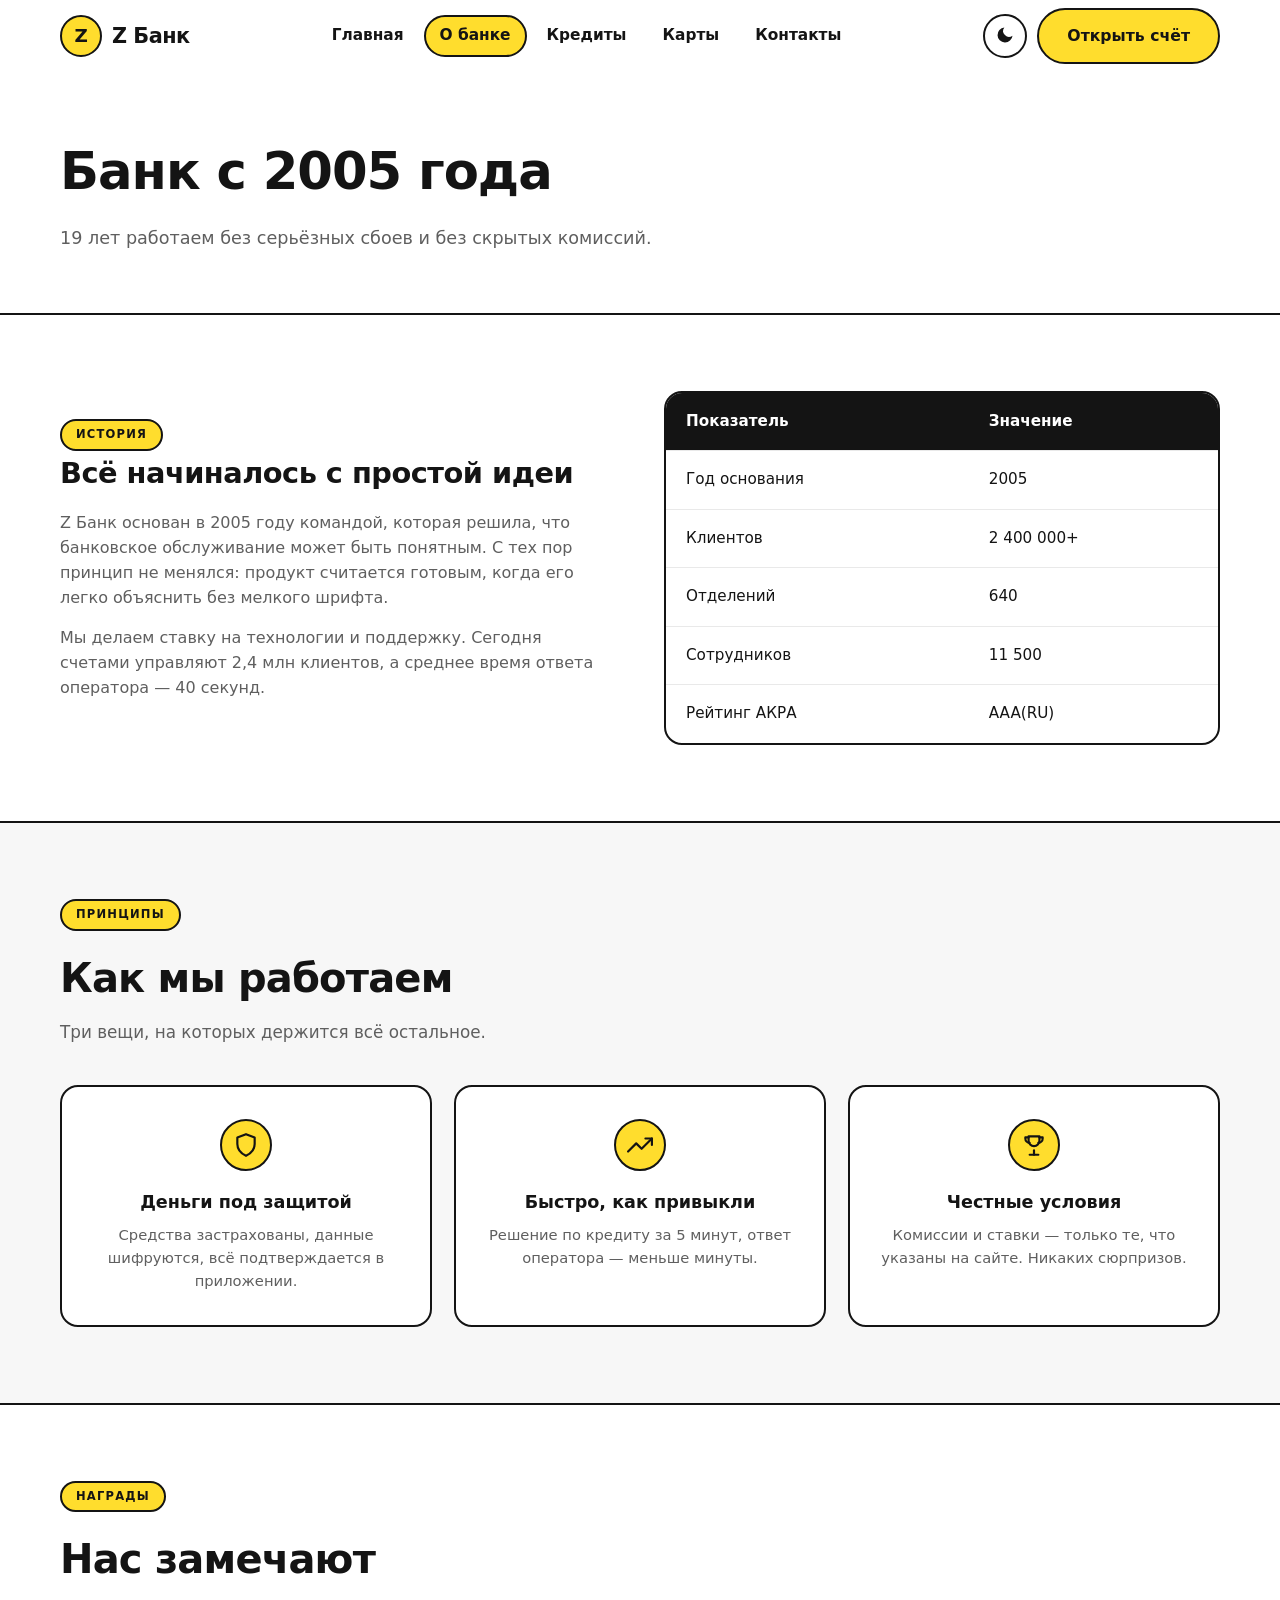
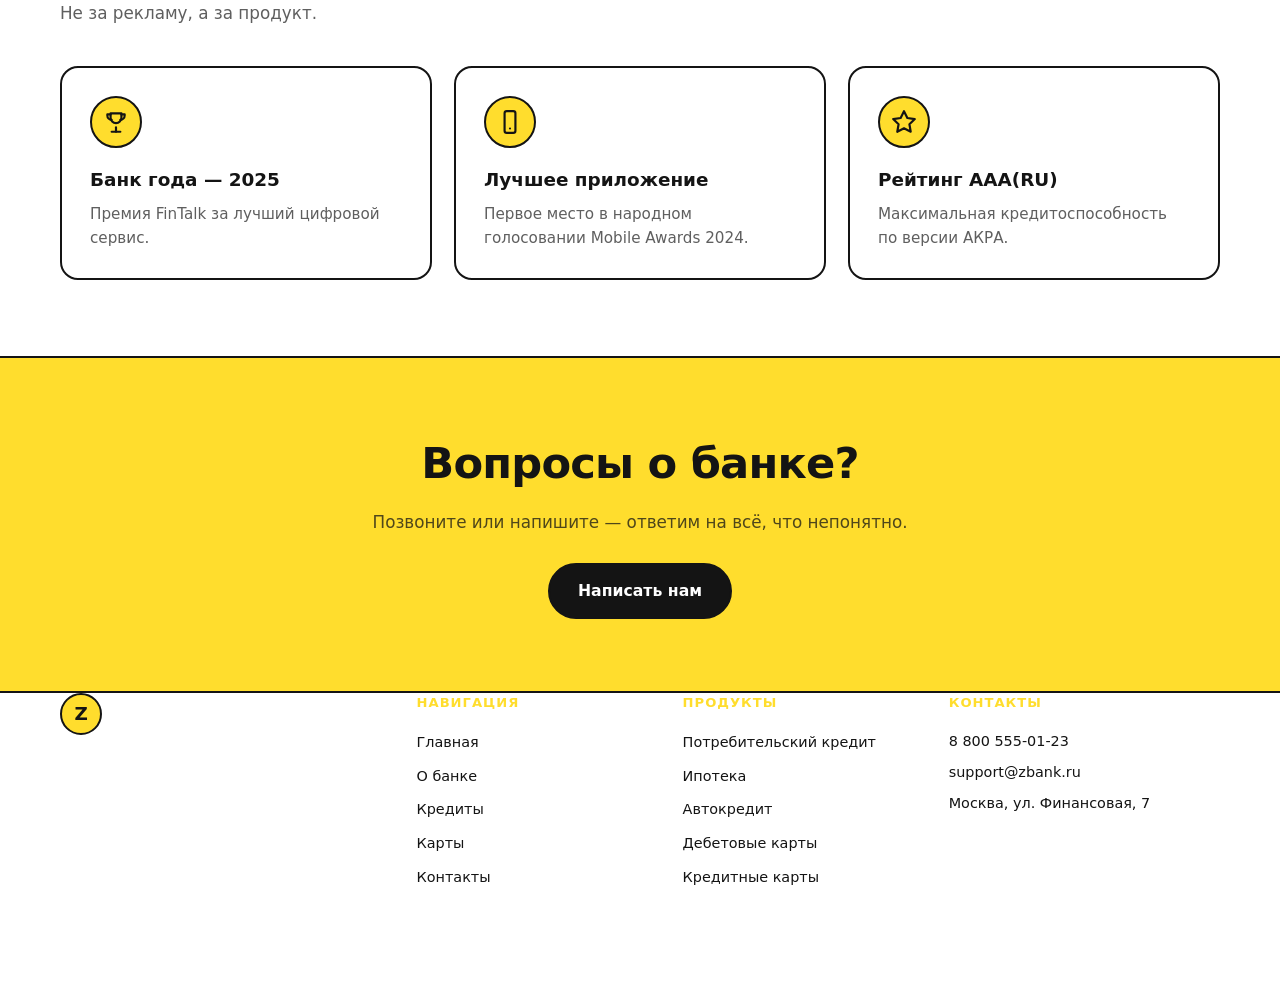
==== about.html @ 32415fcb "Add files via upload" ====
<!DOCTYPE html>
<html lang="ru">
<head>
  <meta charset="UTF-8" />
  <meta name="viewport" content="width=device-width, initial-scale=1.0" />
  <meta name="description" content="О банке Z Банк: история с 2005 года, ключевые показатели и принципы работы." />
  <title>О банке — Z Банк</title>
  <script>
    try {
      var t = localStorage.getItem("zbank-theme");
      if (t === "dark" || (!t && window.matchMedia && window.matchMedia("(prefers-color-scheme: dark)").matches)) {
        document.documentElement.setAttribute("data-theme", "dark");
      }
    } catch (e) {}
  </script>
  <link rel="stylesheet" href="css/style.css" />
</head>
<body>

  <header id="site-header"></header>

  <main>
    <section class="page-hero">
      <div class="container">
        <h1>Банк с 2005 года</h1>
        <p>19 лет работаем без серьёзных сбоев и без скрытых комиссий.</p>
      </div>
    </section>

    <section class="section">
      <div class="container about-story">
        <div>
          <span class="section-label">История</span>
          <h2>Всё начиналось с простой идеи</h2>
          <p>
            Z Банк основан в 2005 году командой, которая решила, что банковское
            обслуживание может быть понятным. С тех пор принцип не менялся:
            продукт считается готовым, когда его легко объяснить без мелкого шрифта.
          </p>
          <p>
            Мы делаем ставку на технологии и поддержку. Сегодня счетами управляют
            2,4 млн клиентов, а среднее время ответа оператора — 40 секунд.
          </p>
        </div>
        <div>
          <table class="rates">
            <thead>
              <tr>
                <th>Показатель</th>
                <th>Значение</th>
              </tr>
            </thead>
            <tbody>
              <tr><td>Год основания</td><td>2005</td></tr>
              <tr><td>Клиентов</td><td>2 400 000+</td></tr>
              <tr><td>Отделений</td><td>640</td></tr>
              <tr><td>Сотрудников</td><td>11 500</td></tr>
              <tr><td>Рейтинг АКРА</td><td>AAA(RU)</td></tr>
            </tbody>
          </table>
        </div>
      </div>
    </section>

    <section class="section section-alt">
      <div class="container">
        <div class="section-head">
          <span class="section-label">Принципы</span>
          <h2>Как мы работаем</h2>
          <p>Три вещи, на которых держится всё остальное.</p>
        </div>
        <div class="about-values">
          <div class="value-card">
            <div class="feature-icon">
              <svg width="26" height="26" viewBox="0 0 24 24" fill="none" stroke="currentColor" stroke-width="2" stroke-linecap="round" stroke-linejoin="round"><path d="M12 2l8 3v6c0 5-3.4 8.7-8 11-4.6-2.3-8-6-8-11V5z"/></svg>
            </div>
            <h3>Деньги под защитой</h3>
            <p>Средства застрахованы, данные шифруются, всё подтверждается в приложении.</p>
          </div>
          <div class="value-card">
            <div class="feature-icon">
              <svg width="26" height="26" viewBox="0 0 24 24" fill="none" stroke="currentColor" stroke-width="2" stroke-linecap="round" stroke-linejoin="round"><polyline points="23 6 13.5 15.5 8.5 10.5 1 18"/><polyline points="17 6 23 6 23 12"/></svg>
            </div>
            <h3>Быстро, как привыкли</h3>
            <p>Решение по кредиту за 5 минут, ответ оператора — меньше минуты.</p>
          </div>
          <div class="value-card">
            <div class="feature-icon">
              <svg width="26" height="26" viewBox="0 0 24 24" fill="none" stroke="currentColor" stroke-width="2" stroke-linecap="round" stroke-linejoin="round"><path d="M8 21h8"/><path d="M12 17v4"/><path d="M7 4h10v4a5 5 0 0 1-10 0z"/><path d="M7 5H4v1a4 4 0 0 0 4 4"/><path d="M17 5h3v1a4 4 0 0 1-4 4"/></svg>
            </div>
            <h3>Честные условия</h3>
            <p>Комиссии и ставки — только те, что указаны на сайте. Никаких сюрпризов.</p>
          </div>
        </div>
      </div>
    </section>

    <section class="section">
      <div class="container">
        <div class="section-head">
          <span class="section-label">Награды</span>
          <h2>Нас замечают</h2>
          <p>Не за рекламу, а за продукт.</p>
        </div>
        <div class="grid-3">
          <div class="feature-card">
            <div class="feature-icon">
              <svg width="26" height="26" viewBox="0 0 24 24" fill="none" stroke="currentColor" stroke-width="2" stroke-linecap="round" stroke-linejoin="round"><path d="M8 21h8"/><path d="M12 17v4"/><path d="M7 4h10v4a5 5 0 0 1-10 0z"/><path d="M7 5H4v1a4 4 0 0 0 4 4"/><path d="M17 5h3v1a4 4 0 0 1-4 4"/></svg>
            </div>
            <h3>Банк года — 2025</h3>
            <p>Премия FinTalk за лучший цифровой сервис.</p>
          </div>
          <div class="feature-card">
            <div class="feature-icon">
              <svg width="26" height="26" viewBox="0 0 24 24" fill="none" stroke="currentColor" stroke-width="2" stroke-linecap="round" stroke-linejoin="round"><rect x="7" y="2" width="10" height="20" rx="2"/><line x1="12" y1="18" x2="12" y2="18"/></svg>
            </div>
            <h3>Лучшее приложение</h3>
            <p>Первое место в народном голосовании Mobile Awards 2024.</p>
          </div>
          <div class="feature-card">
            <div class="feature-icon">
              <svg width="26" height="26" viewBox="0 0 24 24" fill="none" stroke="currentColor" stroke-width="2" stroke-linecap="round" stroke-linejoin="round"><polygon points="12 2 15.1 8.3 22 9.3 17 14.1 18.2 21 12 17.8 5.8 21 7 14.1 2 9.3 8.9 8.3"/></svg>
            </div>
            <h3>Рейтинг AAA(RU)</h3>
            <p>Максимальная кредитоспособность по версии АКРА.</p>
          </div>
        </div>
      </div>
    </section>

    <section class="cta-band">
      <div class="container">
        <h2>Вопросы о банке?</h2>
        <p>Позвоните или напишите — ответим на всё, что непонятно.</p>
        <a href="contacts.html" class="btn btn-dark">Написать нам</a>
      </div>
    </section>
  </main>

  <footer id="site-footer"></footer>

  <script src="js/main.js"></script>
</body>
</html>
---- css/style.css ----
:root {
  color-scheme: light;
  --yellow: #ffdd2d;
  --black: #141414;
  --white: #ffffff;
  --bg: #ffffff;
  --bg-soft: #f7f7f7;
  --card: #ffffff;
  --border: #141414;
  --line: #e9e9e9;
  --text: #141414;
  --text-muted: #5f5f5f;
  --shadow: #141414;
  --radius: 18px;
  --radius-lg: 26px;
}

[data-theme="dark"] {
  color-scheme: dark;
  --bg: #0e0e0e;
  --bg-soft: #151515;
  --card: #1c1c1c;
  --border: #f0f0f0;
  --line: #2a2a2a;
  --text: #f5f5f5;
  --text-muted: #9a9a9a;
  --shadow: #f0f0f0;
}

* {
  margin: 0;
  padding: 0;
  box-sizing: border-box;
}

html {
  scroll-behavior: smooth;
}

body {
  font-family: "Segoe UI", system-ui, -apple-system, Roboto, Arial, sans-serif;
  color: var(--text);
  background: var(--bg);
  line-height: 1.55;
  -webkit-font-smoothing: antialiased;
  transition: background-color 0.25s ease, color 0.25s ease;
}

a {
  text-decoration: none;
  color: inherit;
}

ul {
  list-style: none;
}

img {
  max-width: 100%;
  display: block;
}

.container {
  width: min(1160px, 92%);
  margin: 0 auto;
}

/* ---------- Buttons ---------- */

.btn {
  display: inline-flex;
  align-items: center;
  justify-content: center;
  gap: 8px;
  padding: 14px 28px;
  border-radius: 999px;
  font-weight: 800;
  font-size: 0.98rem;
  cursor: pointer;
  border: 2px solid var(--border);
  background: var(--card);
  color: var(--text);
  transition: transform 0.12s, box-shadow 0.12s, background-color 0.25s ease, color 0.25s ease;
}

.btn:hover {
  transform: translate(-2px, -2px);
  box-shadow: 4px 4px 0 0 var(--shadow);
}

.btn:active {
  transform: translate(0, 0);
  box-shadow: none;
}

.btn-yellow {
  background: var(--yellow);
  color: var(--black);
}

.btn-dark {
  background: var(--black);
  color: var(--white);
}

.btn-dark:hover {
  box-shadow: 4px 4px 0 0 var(--yellow);
}

/* ---------- Header ---------- */

.site-header {
  position: sticky;
  top: 0;
  z-index: 100;
  background: var(--bg);
  border-bottom: 2px solid var(--border);
  transition: background-color 0.25s ease, border-color 0.25s ease;
}

.header-inner {
  display: flex;
  align-items: center;
  justify-content: space-between;
  height: 72px;
  gap: 24px;
}

.logo {
  display: flex;
  align-items: center;
  gap: 10px;
  font-weight: 900;
  font-size: 1.3rem;
  letter-spacing: -0.5px;
}

.logo-mark {
  width: 42px;
  height: 42px;
  border-radius: 50%;
  background: var(--yellow);
  border: 2px solid var(--black);
  color: var(--black);
  display: flex;
  align-items: center;
  justify-content: center;
  font-size: 1.15rem;
  font-weight: 900;
}

.nav {
  display: flex;
  gap: 4px;
}

.nav a {
  padding: 9px 16px;
  border-radius: 999px;
  font-weight: 700;
  font-size: 0.96rem;
  color: var(--text);
  transition: background 0.15s;
}

.nav a:hover {
  background: var(--bg-soft);
}

.nav a.active {
  background: var(--yellow);
  border: 2px solid var(--black);
  color: var(--black);
  padding: 7px 14px;
}

.header-actions {
  display: flex;
  align-items: center;
  gap: 10px;
}

.theme-toggle {
  width: 44px;
  height: 44px;
  border-radius: 50%;
  border: 2px solid var(--border);
  background: var(--card);
  color: var(--text);
  cursor: pointer;
  display: inline-flex;
  align-items: center;
  justify-content: center;
  transition: transform 0.12s, box-shadow 0.12s, background-color 0.25s ease, color 0.25s ease;
}

.theme-toggle:hover {
  transform: translate(-2px, -2px);
  box-shadow: 3px 3px 0 0 var(--shadow);
}

.theme-toggle svg {
  width: 20px;
  height: 20px;
}

.theme-toggle .icon-sun {
  display: none;
}

[data-theme="dark"] .theme-toggle .icon-sun {
  display: block;
}

[data-theme="dark"] .theme-toggle .icon-moon {
  display: none;
}

.burger {
  display: none;
  flex-direction: column;
  gap: 5px;
  background: none;
  border: 2px solid var(--border);
  border-radius: 12px;
  cursor: pointer;
  padding: 8px;
}

.burger span {
  width: 22px;
  height: 3px;
  border-radius: 2px;
  background: var(--text);
  transition: 0.2s;
}

.burger.open span:nth-child(1) {
  transform: translateY(8px) rotate(45deg);
}

.burger.open span:nth-child(2) {
  opacity: 0;
}

.burger.open span:nth-child(3) {
  transform: translateY(-8px) rotate(-45deg);
}

/* ---------- Hero ---------- */

.hero {
  background: var(--bg);
  padding: 56px 0 88px;
  transition: background-color 0.25s ease;
}

.hero-inner {
  display: grid;
  grid-template-columns: 1.1fr 0.9fr;
  align-items: center;
  gap: 56px;
}

.hero h1 {
  font-size: clamp(2.6rem, 5.5vw, 4.2rem);
  line-height: 1.03;
  letter-spacing: -1.5px;
  font-weight: 900;
  margin-bottom: 24px;
}

.hero h1 .hl {
  background: var(--yellow);
  border: 2px solid var(--black);
  border-radius: 12px;
  padding: 0 10px;
  box-shadow: 4px 4px 0 0 var(--shadow);
  display: inline-block;
  color: var(--black);
}

.hero p.lead {
  font-size: 1.15rem;
  color: var(--text-muted);
  max-width: 520px;
  margin-bottom: 32px;
}

.hero-buttons {
  display: flex;
  flex-wrap: wrap;
  gap: 14px;
}

.hero-phone {
  margin-top: 26px;
  font-size: 1rem;
  color: var(--text-muted);
}

.hero-phone a {
  font-weight: 800;
  color: var(--text);
  text-decoration: underline;
  text-decoration-thickness: 2px;
  text-underline-offset: 4px;
}

.hero-phone a:hover {
  color: var(--text-muted);
}

/* ---------- Bank card mock ---------- */

.hero-card-wrap {
  position: relative;
  padding: 16px 10px 40px;
}

.bank-card {
  background: var(--yellow);
  color: var(--black);
  border: 2px solid var(--black);
  border-radius: 20px;
  padding: 30px;
  box-shadow: 8px 8px 0 0 var(--shadow);
  max-width: 420px;
  margin: 0 auto;
  transform: rotate(-2deg);
  transition: transform 0.2s, box-shadow 0.25s ease;
}

.bank-card:hover {
  transform: rotate(0deg);
}

.bank-card--dark {
  background: var(--black);
  color: var(--white);
  box-shadow: 8px 8px 0 0 var(--yellow);
}

.card-top {
  display: flex;
  justify-content: space-between;
  align-items: center;
  margin-bottom: 40px;
}

.card-top .logo {
  font-size: 1.05rem;
}

.bank-card--dark .logo-mark {
  background: var(--white);
  border-color: var(--white);
  color: var(--black);
}

.card-chip {
  width: 44px;
  height: 32px;
  background: var(--white);
  border: 2px solid var(--black);
  border-radius: 8px;
  margin-bottom: 18px;
}

.bank-card--dark .card-chip {
  background: var(--yellow);
  border-color: var(--white);
}

.card-number {
  font-size: 1.3rem;
  letter-spacing: 3px;
  font-family: "Courier New", monospace;
  margin-bottom: 22px;
  font-weight: 700;
}

.card-bottom {
  display: flex;
  justify-content: space-between;
  align-items: flex-end;
}

.card-bottom span {
  font-size: 0.68rem;
  opacity: 0.6;
  text-transform: uppercase;
  letter-spacing: 1px;
}

.card-bottom strong {
  display: block;
  font-size: 0.95rem;
  margin-top: 2px;
  font-weight: 700;
}

.float-badge {
  position: absolute;
  background: var(--black);
  color: var(--yellow);
  border: 2px solid var(--border);
  border-radius: 999px;
  padding: 10px 18px;
  font-weight: 800;
  font-size: 0.85rem;
  box-shadow: 4px 4px 0 0 var(--yellow);
}

.float-badge.fb-1 {
  top: -8px;
  left: 6px;
  transform: rotate(-3deg);
}

.float-badge.fb-2 {
  bottom: 6px;
  right: -6px;
  transform: rotate(2deg);
}

/* ---------- Sections ---------- */

.section {
  padding: 76px 0;
}

.section-alt {
  background: var(--bg-soft);
  border-top: 2px solid var(--border);
  border-bottom: 2px solid var(--border);
  transition: background-color 0.25s ease;
}

.section-head {
  max-width: 680px;
  margin-bottom: 40px;
}

.section-head h2 {
  font-size: clamp(1.8rem, 3.4vw, 2.5rem);
  letter-spacing: -0.8px;
  font-weight: 900;
  margin: 16px 0 10px;
}

.section-head p {
  color: var(--text-muted);
  font-size: 1.05rem;
}

.section-label {
  display: inline-block;
  background: var(--yellow);
  border: 2px solid var(--black);
  color: var(--black);
  border-radius: 999px;
  padding: 5px 14px;
  font-size: 0.72rem;
  font-weight: 800;
  text-transform: uppercase;
  letter-spacing: 1.2px;
}

/* ---------- Grid cards ---------- */

.grid-3 {
  display: grid;
  grid-template-columns: repeat(3, 1fr);
  gap: 22px;
}

.feature-card {
  background: var(--card);
  border: 2px solid var(--border);
  border-radius: var(--radius);
  padding: 28px;
  transition: transform 0.12s, box-shadow 0.12s, background-color 0.25s ease;
}

.feature-card:hover {
  transform: translate(-4px, -4px);
  box-shadow: 6px 6px 0 0 var(--shadow);
}

.feature-icon {
  width: 52px;
  height: 52px;
  border-radius: 50%;
  background: var(--yellow);
  border: 2px solid var(--black);
  display: flex;
  align-items: center;
  justify-content: center;
  margin-bottom: 18px;
  color: var(--black);
}

.feature-card h3 {
  font-size: 1.15rem;
  margin-bottom: 8px;
  font-weight: 800;
}

.feature-card p {
  color: var(--text-muted);
  font-size: 0.95rem;
}

.feature-card .price {
  font-weight: 800;
  font-size: 1.1rem;
  margin-top: 16px;
  color: var(--text);
}

/* ---------- Rates table ---------- */

.rates {
  width: 100%;
  border-collapse: separate;
  border-spacing: 0;
  border: 2px solid var(--border);
  border-radius: var(--radius);
  overflow: hidden;
  background: var(--card);
}

.rates th,
.rates td {
  text-align: left;
  padding: 17px 20px;
  font-size: 0.95rem;
}

.rates th {
  background: var(--black);
  color: var(--white);
  font-weight: 800;
}

.rates td {
  border-top: 1.5px solid var(--line);
}

.rates tr:hover td {
  background: var(--bg-soft);
}

.rate-value {
  font-weight: 800;
  background: var(--yellow);
  border: 2px solid var(--black);
  color: var(--black);
  border-radius: 999px;
  padding: 4px 14px;
  display: inline-block;
  white-space: nowrap;
}

/* ---------- Steps ---------- */

.steps {
  display: grid;
  grid-template-columns: repeat(4, 1fr);
  gap: 22px;
}

.step-card {
  background: var(--card);
  border: 2px solid var(--border);
  border-radius: var(--radius);
  padding: 26px;
}

.step-num {
  width: 44px;
  height: 44px;
  border-radius: 50%;
  background: var(--yellow);
  border: 2px solid var(--black);
  color: var(--black);
  display: flex;
  align-items: center;
  justify-content: center;
  font-weight: 900;
  font-size: 1.2rem;
  margin-bottom: 16px;
}

.step-card h3 {
  font-size: 1.05rem;
  margin-bottom: 8px;
  font-weight: 800;
}

.step-card p {
  font-size: 0.92rem;
  color: var(--text-muted);
}

/* ---------- CTA band ---------- */

.cta-band {
  background: var(--yellow);
  border-top: 2px solid var(--black);
  border-bottom: 2px solid var(--black);
  padding: 72px 0;
  text-align: center;
  color: var(--black);
}

.cta-band h2 {
  font-size: clamp(1.8rem, 3.6vw, 2.7rem);
  letter-spacing: -0.8px;
  font-weight: 900;
  margin-bottom: 12px;
}

.cta-band p {
  max-width: 560px;
  margin: 0 auto 28px;
  color: rgba(20, 20, 20, 0.75);
  font-size: 1.05rem;
}

/* ---------- Calculator ---------- */

.calc-wrap {
  display: grid;
  grid-template-columns: 1.2fr 1fr;
  gap: 36px;
  background: var(--card);
  border: 2px solid var(--border);
  border-radius: var(--radius-lg);
  padding: 36px;
  box-shadow: 6px 6px 0 0 var(--shadow);
}

.calc-inputs label {
  display: block;
  font-weight: 800;
  font-size: 0.9rem;
  margin: 20px 0 10px;
}

.calc-inputs label:first-child {
  margin-top: 0;
}

.range-row {
  display: flex;
  justify-content: space-between;
  font-size: 0.9rem;
  color: var(--text-muted);
  margin-top: 6px;
}

.calc-inputs input[type="range"] {
  width: 100%;
  accent-color: var(--text);
  height: 6px;
  cursor: pointer;
}

.calc-result {
  background: var(--yellow);
  border: 2px solid var(--black);
  color: var(--black);
  border-radius: var(--radius);
  padding: 32px;
  display: flex;
  flex-direction: column;
  justify-content: center;
}

.calc-result .label {
  font-weight: 700;
  font-size: 0.9rem;
  opacity: 0.75;
}

.calc-result .value {
  font-size: 2.4rem;
  font-weight: 900;
  letter-spacing: -1px;
  margin: 8px 0 24px;
}

.calc-result .detail {
  display: flex;
  justify-content: space-between;
  border-top: 2px solid var(--black);
  padding-top: 14px;
  margin-top: 10px;
  font-size: 0.95rem;
  font-weight: 600;
}

/* ---------- Product cards ---------- */

.card-product {
  background: var(--card);
  border: 2px solid var(--border);
  border-radius: var(--radius);
  padding: 26px;
  display: flex;
  flex-direction: column;
  gap: 18px;
  transition: transform 0.12s, box-shadow 0.12s, background-color 0.25s ease;
}

.card-product:hover {
  transform: translate(-4px, -4px);
  box-shadow: 6px 6px 0 0 var(--shadow);
}

.card-product .bank-card {
  width: 100%;
  max-width: none;
  padding: 24px;
  transform: none;
}

.card-product .bank-card:hover {
  transform: none;
}

.card-product h3 {
  font-size: 1.25rem;
  font-weight: 900;
  letter-spacing: -0.3px;
}

.card-product ul.feature-list {
  display: flex;
  flex-direction: column;
  gap: 10px;
}

.card-product ul.feature-list li {
  display: flex;
  gap: 10px;
  color: var(--text-muted);
  font-size: 0.95rem;
}

.card-product ul.feature-list li::before {
  content: "✓";
  font-weight: 900;
  color: var(--text);
}

.card-product .btn {
  margin-top: auto;
}

/* ---------- Page hero (inner) ---------- */

.page-hero {
  background: var(--bg);
  border-bottom: 2px solid var(--border);
  padding: 60px 0;
}

.page-hero h1 {
  font-size: clamp(2.2rem, 4.2vw, 3.2rem);
  letter-spacing: -1px;
  font-weight: 900;
  margin-bottom: 14px;
}

.page-hero p {
  color: var(--text-muted);
  font-size: 1.1rem;
  max-width: 640px;
}

/* ---------- About ---------- */

.about-story {
  display: grid;
  grid-template-columns: 1fr 1fr;
  gap: 48px;
  align-items: center;
}

.about-story h2 {
  font-size: 1.8rem;
  letter-spacing: -0.5px;
  font-weight: 900;
  margin-bottom: 16px;
}

.about-story p {
  color: var(--text-muted);
  margin-bottom: 16px;
}

.about-values {
  display: grid;
  grid-template-columns: repeat(3, 1fr);
  gap: 22px;
}

.value-card {
  text-align: center;
  background: var(--card);
  border: 2px solid var(--border);
  border-radius: var(--radius);
  padding: 32px 24px;
  transition: transform 0.12s, box-shadow 0.12s, background-color 0.25s ease;
}

.value-card:hover {
  transform: translate(-4px, -4px);
  box-shadow: 6px 6px 0 0 var(--shadow);
}

.value-card .feature-icon {
  margin: 0 auto 18px;
}

.value-card h3 {
  font-size: 1.1rem;
  font-weight: 800;
  margin-bottom: 8px;
}

.value-card p {
  color: var(--text-muted);
  font-size: 0.92rem;
}

/* ---------- Contact ---------- */

.contact-grid {
  display: grid;
  grid-template-columns: 1fr 1fr;
  gap: 40px;
  align-items: start;
}

.contact-card {
  background: var(--card);
  border: 2px solid var(--border);
  border-radius: var(--radius);
  padding: 24px;
  display: flex;
  gap: 18px;
  align-items: flex-start;
  margin-bottom: 16px;
  transition: background-color 0.25s ease;
}

.contact-card .feature-icon {
  margin-bottom: 0;
  flex-shrink: 0;
}

.contact-card h3 {
  font-size: 1.05rem;
  font-weight: 800;
  margin-bottom: 4px;
}

.contact-card p {
  color: var(--text-muted);
  font-size: 0.95rem;
}

.contact-form {
  background: var(--card);
  border: 2px solid var(--border);
  border-radius: var(--radius-lg);
  padding: 32px;
  box-shadow: 6px 6px 0 0 var(--shadow);
}

.contact-form h3 {
  font-size: 1.3rem;
  font-weight: 900;
  letter-spacing: -0.3px;
  margin-bottom: 22px;
}

.form-group {
  margin-bottom: 18px;
}

.form-group label {
  display: block;
  font-weight: 800;
  font-size: 0.9rem;
  margin-bottom: 8px;
}

.form-group input,
.form-group select,
.form-group textarea {
  width: 100%;
  padding: 13px 16px;
  border: 2px solid var(--border);
  border-radius: 12px;
  font-family: inherit;
  font-size: 0.96rem;
  color: var(--text);
  background: var(--card);
  transition: box-shadow 0.12s;
}

.form-group input::placeholder,
.form-group textarea::placeholder {
  color: var(--text-muted);
}

.form-group input:focus,
.form-group select:focus,
.form-group textarea:focus {
  outline: none;
  box-shadow: 3px 3px 0 0 var(--yellow);
}

.form-group textarea {
  resize: vertical;
  min-height: 120px;
}

.form-success {
  display: none;
  background: var(--yellow);
  border: 2px solid var(--black);
  color: var(--black);
  border-radius: 12px;
  padding: 14px 18px;
  margin-bottom: 18px;
  font-weight: 700;
  font-size: 0.95rem;
}

/* ---------- FAQ ---------- */

.faq-item {
  background: var(--card);
  border: 2px solid var(--border);
  border-radius: var(--radius);
  margin-bottom: 14px;
  overflow: hidden;
  transition: background-color 0.25s ease;
}

.faq-q {
  width: 100%;
  text-align: left;
  background: none;
  border: none;
  padding: 20px 24px;
  font-family: inherit;
  font-size: 1rem;
  font-weight: 800;
  cursor: pointer;
  display: flex;
  justify-content: space-between;
  align-items: center;
  gap: 16px;
}

.faq-q::after {
  content: "+";
  font-size: 1.5rem;
  font-weight: 400;
  line-height: 1;
  transition: transform 0.15s;
}

.faq-item.open .faq-q::after {
  transform: rotate(45deg);
}

.faq-a {
  display: none;
  padding: 0 24px 20px;
  color: var(--text-muted);
  font-size: 0.95rem;
}

.faq-item.open .faq-a {
  display: block;
}

/* ---------- Footer ---------- */

.site-footer {
  background: var(--black);
  color: rgba(255, 255, 255, 0.75);
  padding: 56px 0 0;
  border-top: 1px solid rgba(255, 255, 255, 0.12);
}

.footer-grid {
  display: grid;
  grid-template-columns: 1.4fr 1fr 1fr 1.2fr;
  gap: 40px;
  padding-bottom: 40px;
}

.footer-brand .logo {
  color: var(--white);
  margin-bottom: 14px;
}

.footer-brand p {
  font-size: 0.9rem;
  max-width: 280px;
  color: rgba(255, 255, 255, 0.6);
}

.footer-col h4 {
  color: var(--yellow);
  font-size: 0.82rem;
  text-transform: uppercase;
  letter-spacing: 1px;
  margin-bottom: 16px;
}

.footer-col ul {
  display: flex;
  flex-direction: column;
  gap: 9px;
}

.footer-col a {
  font-size: 0.9rem;
  transition: color 0.15s;
}

.footer-col a:hover {
  color: var(--yellow);
}

.footer-col li p {
  font-size: 0.9rem;
}

.footer-bottom {
  border-top: 1px solid rgba(255, 255, 255, 0.15);
  padding: 20px 0;
  display: flex;
  justify-content: space-between;
  gap: 16px;
  flex-wrap: wrap;
  font-size: 0.82rem;
  color: rgba(255, 255, 255, 0.5);
}

/* ---------- Mobile ---------- */

@media (max-width: 960px) {
  .grid-3,
  .about-values {
    grid-template-columns: repeat(2, 1fr);
  }

  .hero-inner,
  .about-story,
  .contact-grid {
    grid-template-columns: 1fr;
  }

  .calc-wrap {
    grid-template-columns: 1fr;
  }

  .steps {
    grid-template-columns: repeat(2, 1fr);
  }

  .footer-grid {
    grid-template-columns: 1fr 1fr;
  }
}

@media (max-width: 720px) {
  .burger {
    display: flex;
  }

  .nav {
    position: absolute;
    top: 72px;
    left: 0;
    right: 0;
    background: var(--card);
    flex-direction: column;
    padding: 14px;
    gap: 4px;
    border-bottom: 2px solid var(--border);
    box-shadow: 6px 6px 0 0 var(--shadow);
    display: none;
  }

  .nav.open {
    display: flex;
  }

  .header-actions .btn {
    display: none;
  }

  .grid-3,
  .about-values,
  .steps {
    grid-template-columns: 1fr;
  }

  .footer-grid {
    grid-template-columns: 1fr;
    gap: 28px;
  }

  .hero {
    padding: 36px 0 60px;
  }

  .float-badge.fb-1 {
    left: 0;
  }

  .float-badge.fb-2 {
    right: 0;
  }
}
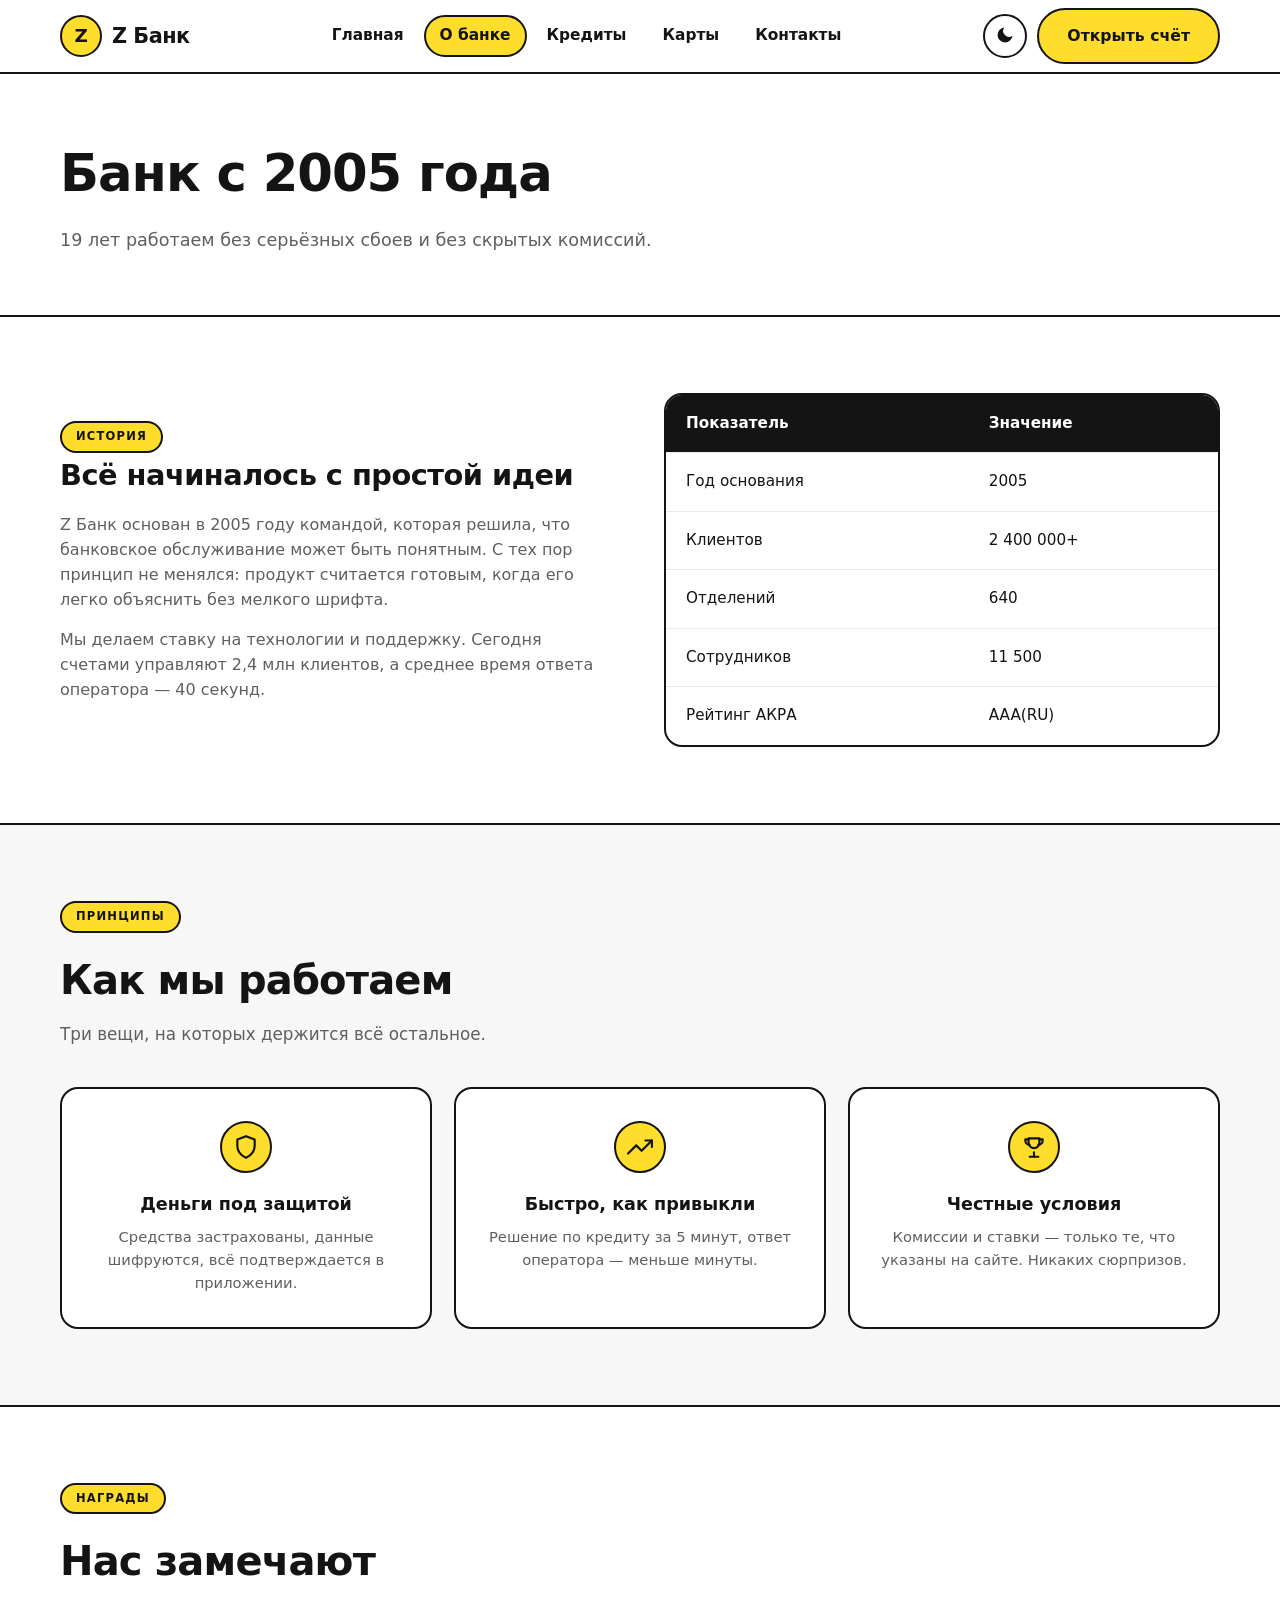
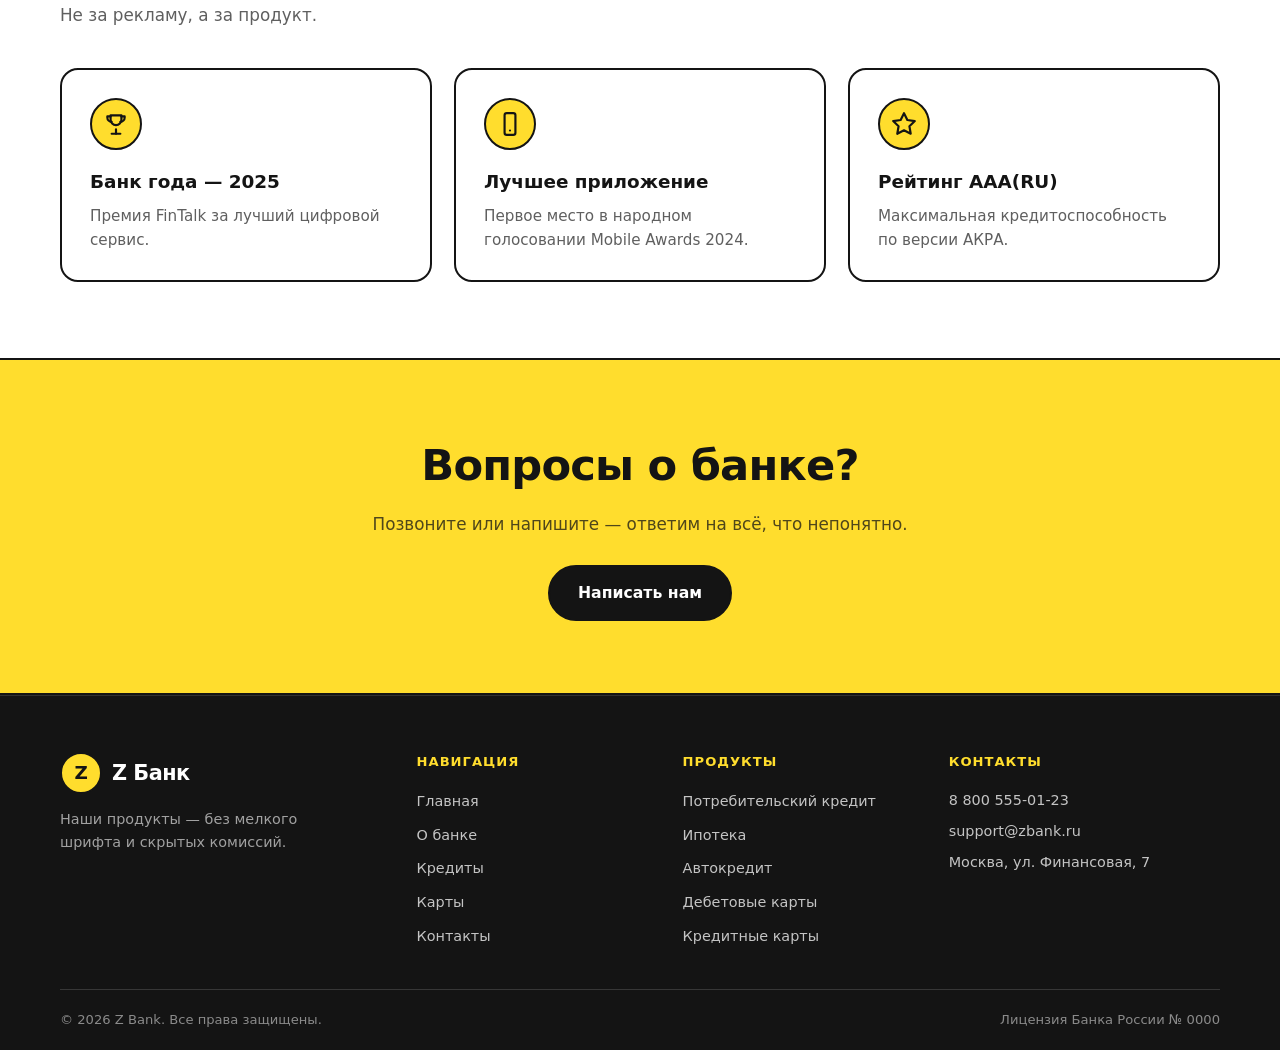
==== commit b887d959: "Add files via upload" ====
--- a/about.html
+++ b/about.html
@@ -17,7 +17,7 @@
 </head>
 <body>
 
-  <header id="site-header"></header>
+  <header id="site-header" class="site-header"></header>
 
   <main>
     <section class="page-hero">
@@ -137,7 +137,7 @@
     </section>
   </main>
 
-  <footer id="site-footer"></footer>
+  <footer id="site-footer" class="site-footer"></footer>
 
   <script src="js/main.js"></script>
 </body>
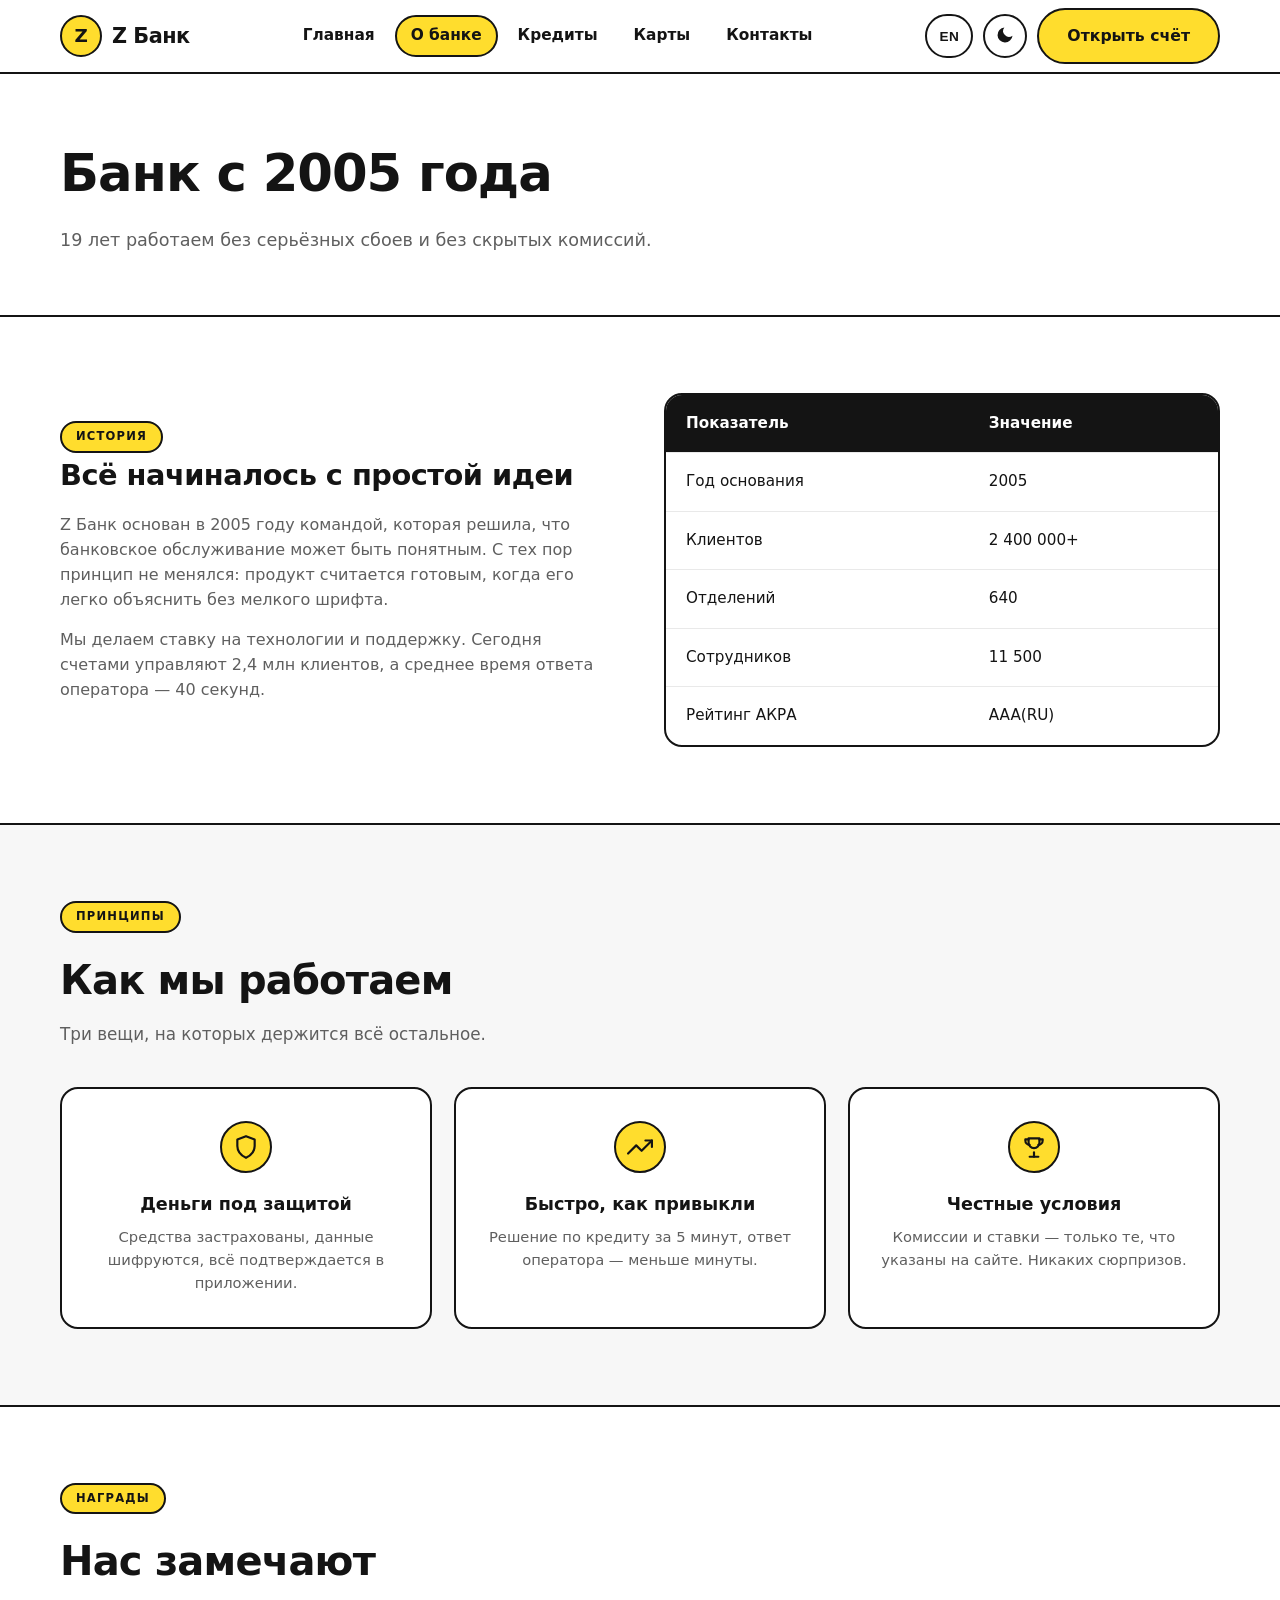
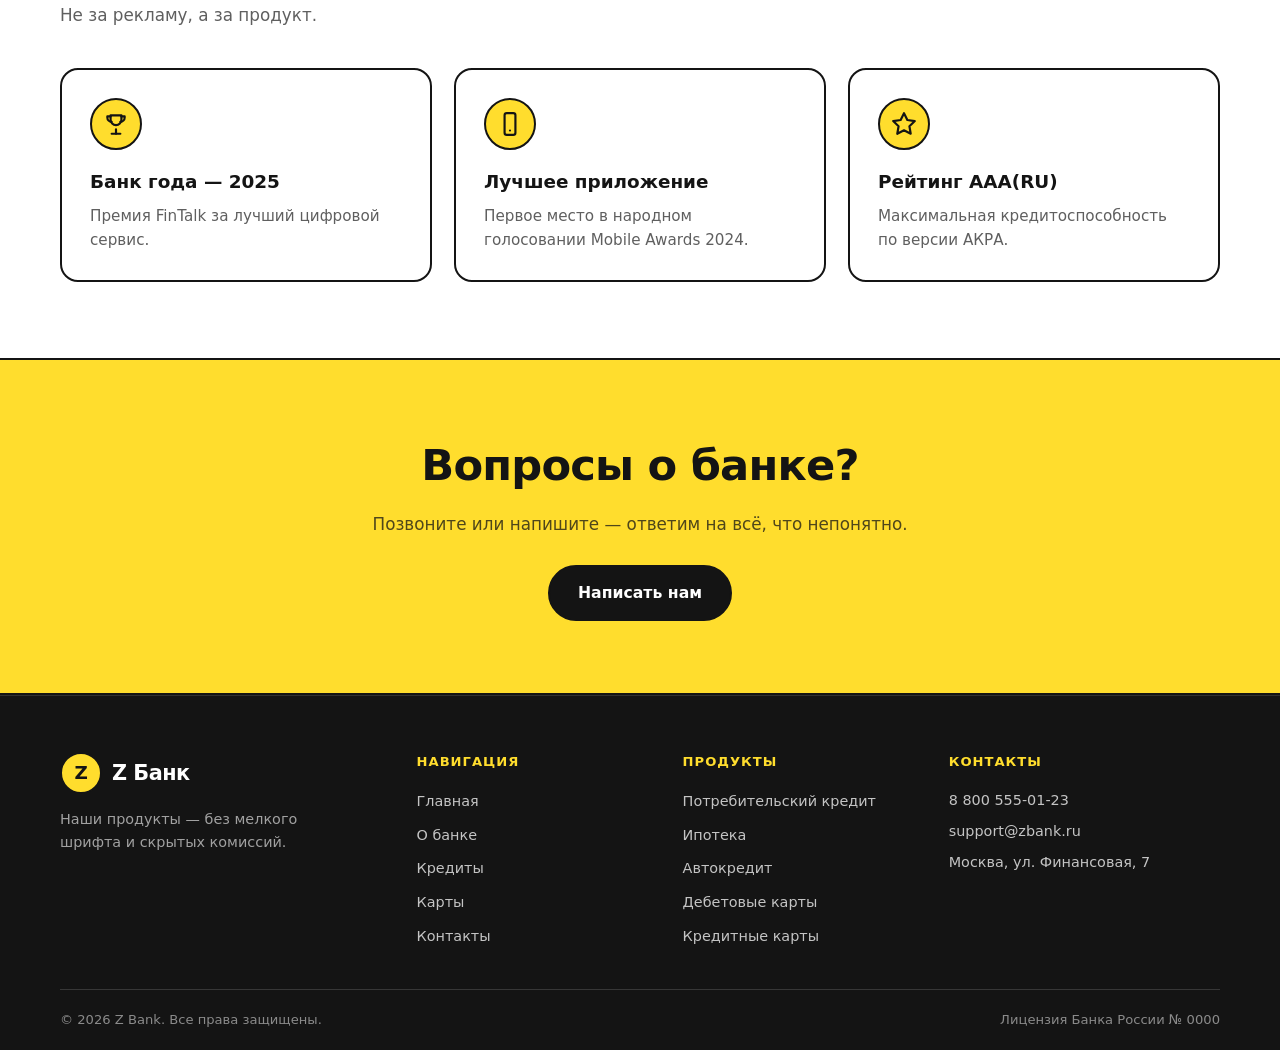
==== commit 64405175: "Add files via upload" ====
--- a/about.html
+++ b/about.html
@@ -3,8 +3,8 @@
 <head>
   <meta charset="UTF-8" />
   <meta name="viewport" content="width=device-width, initial-scale=1.0" />
-  <meta name="description" content="О банке Z Банк: история с 2005 года, ключевые показатели и принципы работы." />
-  <title>О банке — Z Банк</title>
+  <meta name="description" data-i18n="about.desc" content="О банке Z Банк: история с 2005 года, ключевые показатели и принципы работы." />
+  <title data-i18n="about.title">О банке — Z Банк</title>
   <script>
     try {
       var t = localStorage.getItem("zbank-theme");
@@ -22,22 +22,22 @@
   <main>
     <section class="page-hero">
       <div class="container">
-        <h1>Банк с 2005 года</h1>
-        <p>19 лет работаем без серьёзных сбоев и без скрытых комиссий.</p>
+        <h1 data-i18n="about.hero.title">Банк с 2005 года</h1>
+        <p data-i18n="about.hero.desc">19 лет работаем без серьёзных сбоев и без скрытых комиссий.</p>
       </div>
     </section>
 
     <section class="section">
       <div class="container about-story">
         <div>
-          <span class="section-label">История</span>
-          <h2>Всё начиналось с простой идеи</h2>
-          <p>
+          <span class="section-label" data-i18n="about.story.label">История</span>
+          <h2 data-i18n="about.story.title">Всё начиналось с простой идеи</h2>
+          <p data-i18n="about.story.p1">
             Z Банк основан в 2005 году командой, которая решила, что банковское
             обслуживание может быть понятным. С тех пор принцип не менялся:
             продукт считается готовым, когда его легко объяснить без мелкого шрифта.
           </p>
-          <p>
+          <p data-i18n="about.story.p2">
             Мы делаем ставку на технологии и поддержку. Сегодня счетами управляют
             2,4 млн клиентов, а среднее время ответа оператора — 40 секунд.
           </p>
@@ -46,17 +46,17 @@
           <table class="rates">
             <thead>
               <tr>
-                <th>Показатель</th>
-                <th>Значение</th>
-              </tr>
-            </thead>
-            <tbody>
-              <tr><td>Год основания</td><td>2005</td></tr>
-              <tr><td>Клиентов</td><td>2 400 000+</td></tr>
-              <tr><td>Отделений</td><td>640</td></tr>
-              <tr><td>Сотрудников</td><td>11 500</td></tr>
-              <tr><td>Рейтинг АКРА</td><td>AAA(RU)</td></tr>
-            </tbody>
+              <th data-i18n="about.tbl.col1">Показатель</th>
+              <th data-i18n="about.tbl.col2">Значение</th>
+            </tr>
+          </thead>
+          <tbody>
+            <tr><td data-i18n="about.tbl.founded">Год основания</td><td>2005</td></tr>
+            <tr><td data-i18n="about.tbl.clients">Клиентов</td><td>2 400 000+</td></tr>
+            <tr><td data-i18n="about.tbl.branches">Отделений</td><td>640</td></tr>
+            <tr><td data-i18n="about.tbl.staff">Сотрудников</td><td>11 500</td></tr>
+            <tr><td data-i18n="about.tbl.rating">Рейтинг АКРА</td><td>AAA(RU)</td></tr>
+          </tbody>
           </table>
         </div>
       </div>
@@ -65,31 +65,31 @@
     <section class="section section-alt">
       <div class="container">
         <div class="section-head">
-          <span class="section-label">Принципы</span>
-          <h2>Как мы работаем</h2>
-          <p>Три вещи, на которых держится всё остальное.</p>
+          <span class="section-label" data-i18n="about.principles.label">Принципы</span>
+          <h2 data-i18n="about.principles.title">Как мы работаем</h2>
+          <p data-i18n="about.principles.subtitle">Три вещи, на которых держится всё остальное.</p>
         </div>
         <div class="about-values">
           <div class="value-card">
             <div class="feature-icon">
               <svg width="26" height="26" viewBox="0 0 24 24" fill="none" stroke="currentColor" stroke-width="2" stroke-linecap="round" stroke-linejoin="round"><path d="M12 2l8 3v6c0 5-3.4 8.7-8 11-4.6-2.3-8-6-8-11V5z"/></svg>
             </div>
-            <h3>Деньги под защитой</h3>
-            <p>Средства застрахованы, данные шифруются, всё подтверждается в приложении.</p>
+            <h3 data-i18n="about.v1.title">Деньги под защитой</h3>
+            <p data-i18n="about.v1.desc">Средства застрахованы, данные шифруются, всё подтверждается в приложении.</p>
           </div>
           <div class="value-card">
             <div class="feature-icon">
               <svg width="26" height="26" viewBox="0 0 24 24" fill="none" stroke="currentColor" stroke-width="2" stroke-linecap="round" stroke-linejoin="round"><polyline points="23 6 13.5 15.5 8.5 10.5 1 18"/><polyline points="17 6 23 6 23 12"/></svg>
             </div>
-            <h3>Быстро, как привыкли</h3>
-            <p>Решение по кредиту за 5 минут, ответ оператора — меньше минуты.</p>
+            <h3 data-i18n="about.v2.title">Быстро, как привыкли</h3>
+            <p data-i18n="about.v2.desc">Решение по кредиту за 5 минут, ответ оператора — меньше минуты.</p>
           </div>
           <div class="value-card">
             <div class="feature-icon">
               <svg width="26" height="26" viewBox="0 0 24 24" fill="none" stroke="currentColor" stroke-width="2" stroke-linecap="round" stroke-linejoin="round"><path d="M8 21h8"/><path d="M12 17v4"/><path d="M7 4h10v4a5 5 0 0 1-10 0z"/><path d="M7 5H4v1a4 4 0 0 0 4 4"/><path d="M17 5h3v1a4 4 0 0 1-4 4"/></svg>
             </div>
-            <h3>Честные условия</h3>
-            <p>Комиссии и ставки — только те, что указаны на сайте. Никаких сюрпризов.</p>
+            <h3 data-i18n="about.v3.title">Честные условия</h3>
+            <p data-i18n="about.v3.desc">Комиссии и ставки — только те, что указаны на сайте. Никаких сюрпризов.</p>
           </div>
         </div>
       </div>
@@ -98,31 +98,31 @@
     <section class="section">
       <div class="container">
         <div class="section-head">
-          <span class="section-label">Награды</span>
-          <h2>Нас замечают</h2>
-          <p>Не за рекламу, а за продукт.</p>
+          <span class="section-label" data-i18n="about.awards.label">Награды</span>
+          <h2 data-i18n="about.awards.title">Нас замечают</h2>
+          <p data-i18n="about.awards.subtitle">Не за рекламу, а за продукт.</p>
         </div>
         <div class="grid-3">
           <div class="feature-card">
             <div class="feature-icon">
               <svg width="26" height="26" viewBox="0 0 24 24" fill="none" stroke="currentColor" stroke-width="2" stroke-linecap="round" stroke-linejoin="round"><path d="M8 21h8"/><path d="M12 17v4"/><path d="M7 4h10v4a5 5 0 0 1-10 0z"/><path d="M7 5H4v1a4 4 0 0 0 4 4"/><path d="M17 5h3v1a4 4 0 0 1-4 4"/></svg>
             </div>
-            <h3>Банк года — 2025</h3>
-            <p>Премия FinTalk за лучший цифровой сервис.</p>
+            <h3 data-i18n="about.a1.title">Банк года — 2025</h3>
+            <p data-i18n="about.a1.desc">Премия FinTalk за лучший цифровой сервис.</p>
           </div>
           <div class="feature-card">
             <div class="feature-icon">
               <svg width="26" height="26" viewBox="0 0 24 24" fill="none" stroke="currentColor" stroke-width="2" stroke-linecap="round" stroke-linejoin="round"><rect x="7" y="2" width="10" height="20" rx="2"/><line x1="12" y1="18" x2="12" y2="18"/></svg>
             </div>
-            <h3>Лучшее приложение</h3>
-            <p>Первое место в народном голосовании Mobile Awards 2024.</p>
+            <h3 data-i18n="about.a2.title">Лучшее приложение</h3>
+            <p data-i18n="about.a2.desc">Первое место в народном голосовании Mobile Awards 2024.</p>
           </div>
           <div class="feature-card">
             <div class="feature-icon">
               <svg width="26" height="26" viewBox="0 0 24 24" fill="none" stroke="currentColor" stroke-width="2" stroke-linecap="round" stroke-linejoin="round"><polygon points="12 2 15.1 8.3 22 9.3 17 14.1 18.2 21 12 17.8 5.8 21 7 14.1 2 9.3 8.9 8.3"/></svg>
             </div>
-            <h3>Рейтинг AAA(RU)</h3>
-            <p>Максимальная кредитоспособность по версии АКРА.</p>
+            <h3 data-i18n="about.a3.title">Рейтинг AAA(RU)</h3>
+            <p data-i18n="about.a3.desc">Максимальная кредитоспособность по версии АКРА.</p>
           </div>
         </div>
       </div>
@@ -130,9 +130,9 @@
 
     <section class="cta-band">
       <div class="container">
-        <h2>Вопросы о банке?</h2>
-        <p>Позвоните или напишите — ответим на всё, что непонятно.</p>
-        <a href="contacts.html" class="btn btn-dark">Написать нам</a>
+        <h2 data-i18n="about.cta.title">Вопросы о банке?</h2>
+        <p data-i18n="about.cta.desc">Позвоните или напишите — ответим на всё, что непонятно.</p>
+        <a href="contacts.html" class="btn btn-dark" data-i18n="ui.writeUs">Написать нам</a>
       </div>
     </section>
   </main>
--- a/css/style.css
+++ b/css/style.css
@@ -216,6 +216,29 @@
   display: none;
 }
 
+.lang-toggle {
+  min-width: 44px;
+  height: 44px;
+  padding: 0 12px;
+  border-radius: 999px;
+  border: 2px solid var(--border);
+  background: var(--card);
+  color: var(--text);
+  cursor: pointer;
+  display: inline-flex;
+  align-items: center;
+  justify-content: center;
+  font-weight: 800;
+  font-size: 0.85rem;
+  letter-spacing: 0.5px;
+  transition: transform 0.12s, box-shadow 0.12s, background-color 0.25s ease, color 0.25s ease;
+}
+
+.lang-toggle:hover {
+  transform: translate(-2px, -2px);
+  box-shadow: 3px 3px 0 0 var(--shadow);
+}
+
 .burger {
   display: none;
   flex-direction: column;
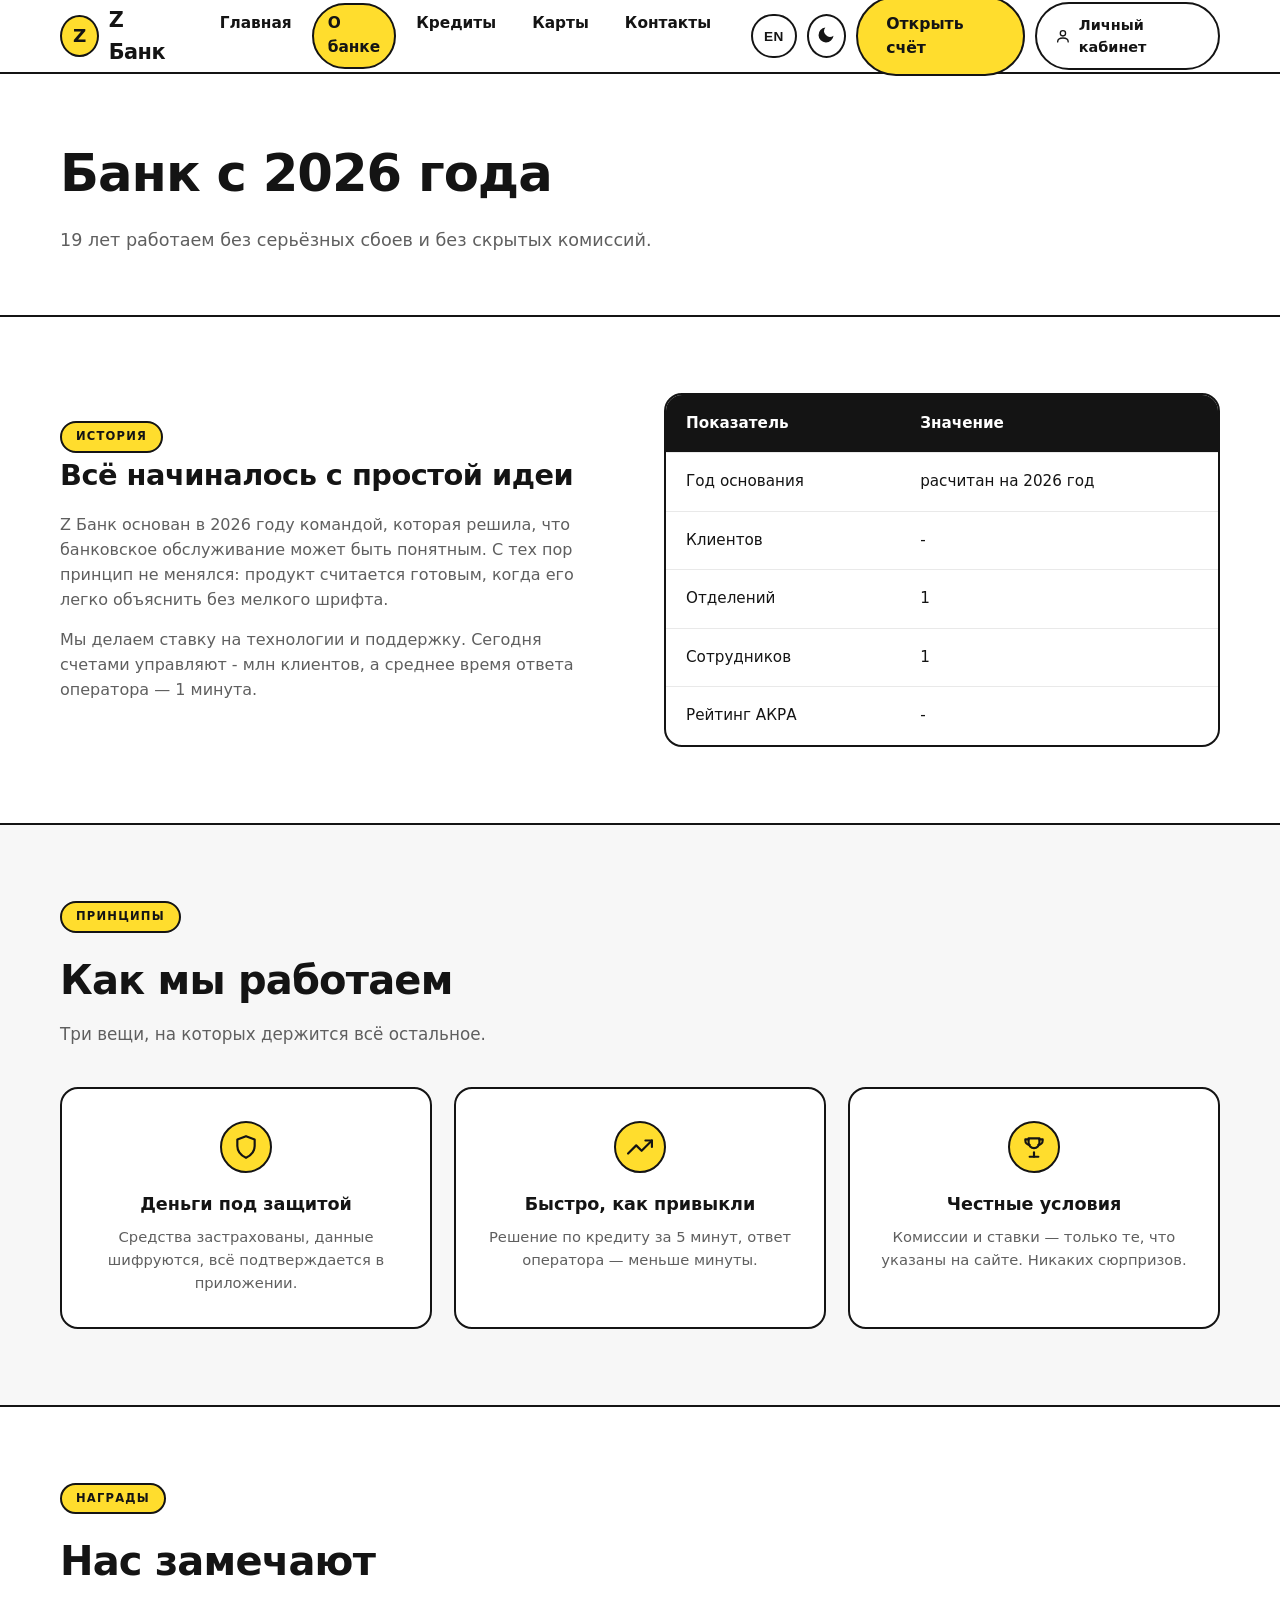
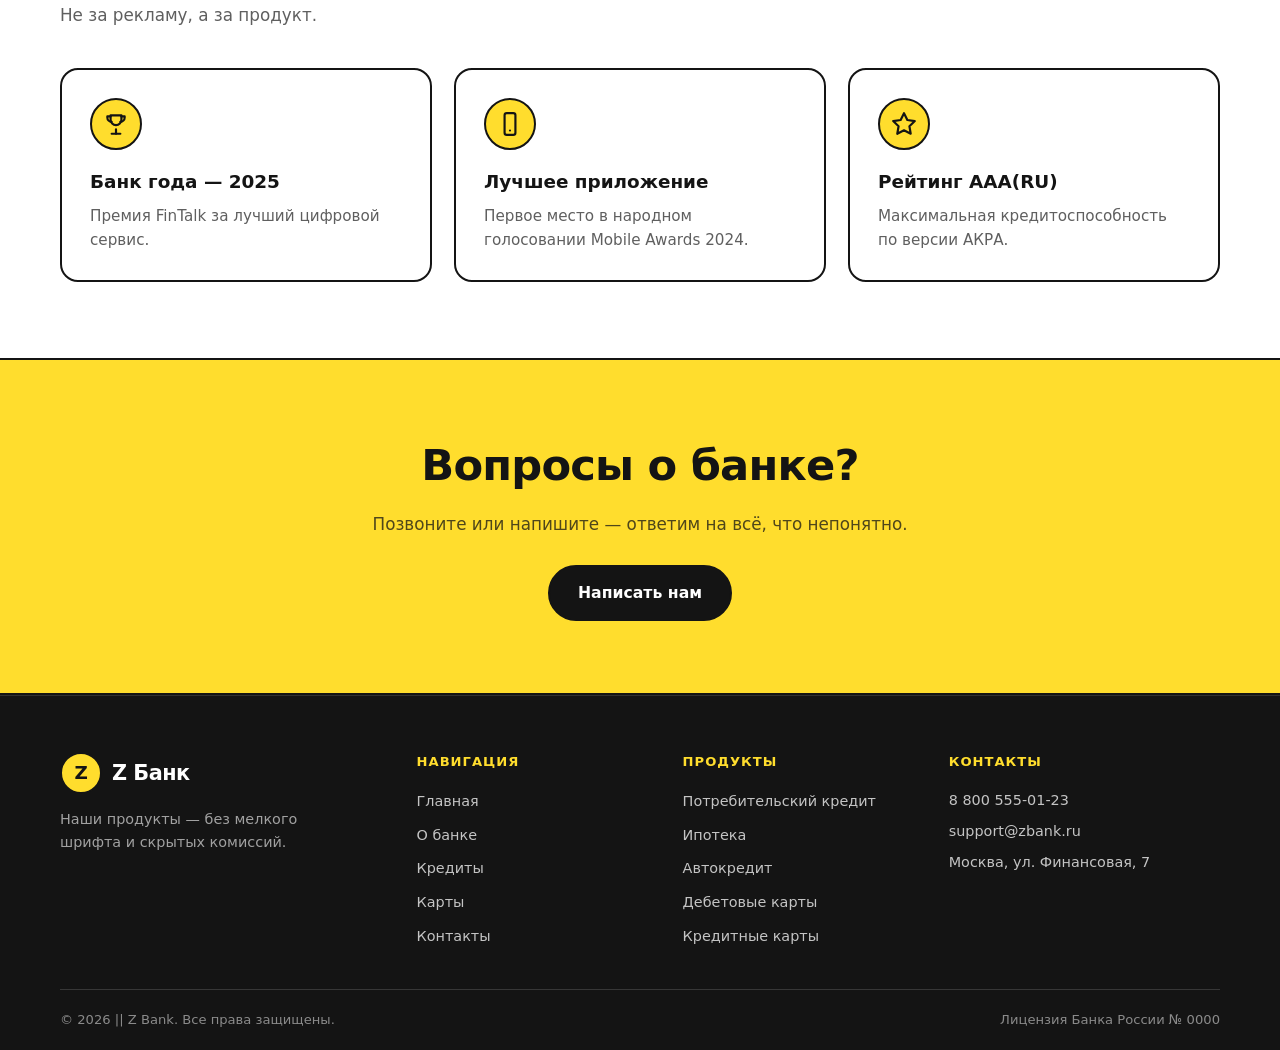
==== commit e8f72a84: "Add files via upload" ====
--- a/about.html
+++ b/about.html
@@ -22,8 +22,8 @@
   <main>
     <section class="page-hero">
       <div class="container">
-        <h1 data-i18n="about.hero.title">Банк с 2005 года</h1>
-        <p data-i18n="about.hero.desc">19 лет работаем без серьёзных сбоев и без скрытых комиссий.</p>
+        <h1 data-i18n="about.hero.title">Банк с 2026 года</h1>
+        <p data-i18n="about.hero.desc">19 лет работаем без серьёзных сбоев и без скрытых коми</p>
       </div>
     </section>
 
@@ -51,11 +51,11 @@
             </tr>
           </thead>
           <tbody>
-            <tr><td data-i18n="about.tbl.founded">Год основания</td><td>2005</td></tr>
-            <tr><td data-i18n="about.tbl.clients">Клиентов</td><td>2 400 000+</td></tr>
-            <tr><td data-i18n="about.tbl.branches">Отделений</td><td>640</td></tr>
-            <tr><td data-i18n="about.tbl.staff">Сотрудников</td><td>11 500</td></tr>
-            <tr><td data-i18n="about.tbl.rating">Рейтинг АКРА</td><td>AAA(RU)</td></tr>
+            <tr><td data-i18n="about.tbl.founded">Год основания</td><td> расчитан на 2026 год</td></tr>
+            <tr><td data-i18n="about.tbl.clients">Клиентов</td><td>-</td></tr>
+            <tr><td data-i18n="about.tbl.branches">Отделений</td><td>1</td></tr>
+            <tr><td data-i18n="about.tbl.staff">Сотрудников</td><td>1</td></tr>
+            <tr><td data-i18n="about.tbl.rating">Рейтинг АКРА</td><td>-</td></tr>
           </tbody>
           </table>
         </div>
--- a/css/style.css
+++ b/css/style.css
@@ -107,6 +107,21 @@
   box-shadow: 4px 4px 0 0 var(--yellow);
 }
 
+.btn-cabinet {
+  padding: 10px 18px;
+  font-size: 0.9rem;
+  border-color: var(--black);
+}
+
+.btn-cabinet .cabinet-icon {
+  width: 18px;
+  height: 18px;
+}
+
+.btn-cabinet:hover {
+  background: var(--yellow);
+}
+
 /* ---------- Header ---------- */
 
 .site-header {
@@ -954,9 +969,34 @@
   min-height: 120px;
 }
 
+.form-row {
+  display: grid;
+  grid-template-columns: repeat(3, 1fr);
+  gap: 14px;
+}
+
+@media (max-width: 560px) {
+  .form-row {
+    grid-template-columns: 1fr;
+    gap: 0;
+  }
+}
+
 .form-success {
   display: none;
   background: var(--yellow);
+  border: 2px solid var(--black);
+  color: var(--black);
+  border-radius: 12px;
+  padding: 14px 18px;
+  margin-bottom: 18px;
+  font-weight: 700;
+  font-size: 0.95rem;
+}
+
+.form-error {
+  display: none;
+  background: #ff5a4e;
   border: 2px solid var(--black);
   color: var(--black);
   border-radius: 12px;
